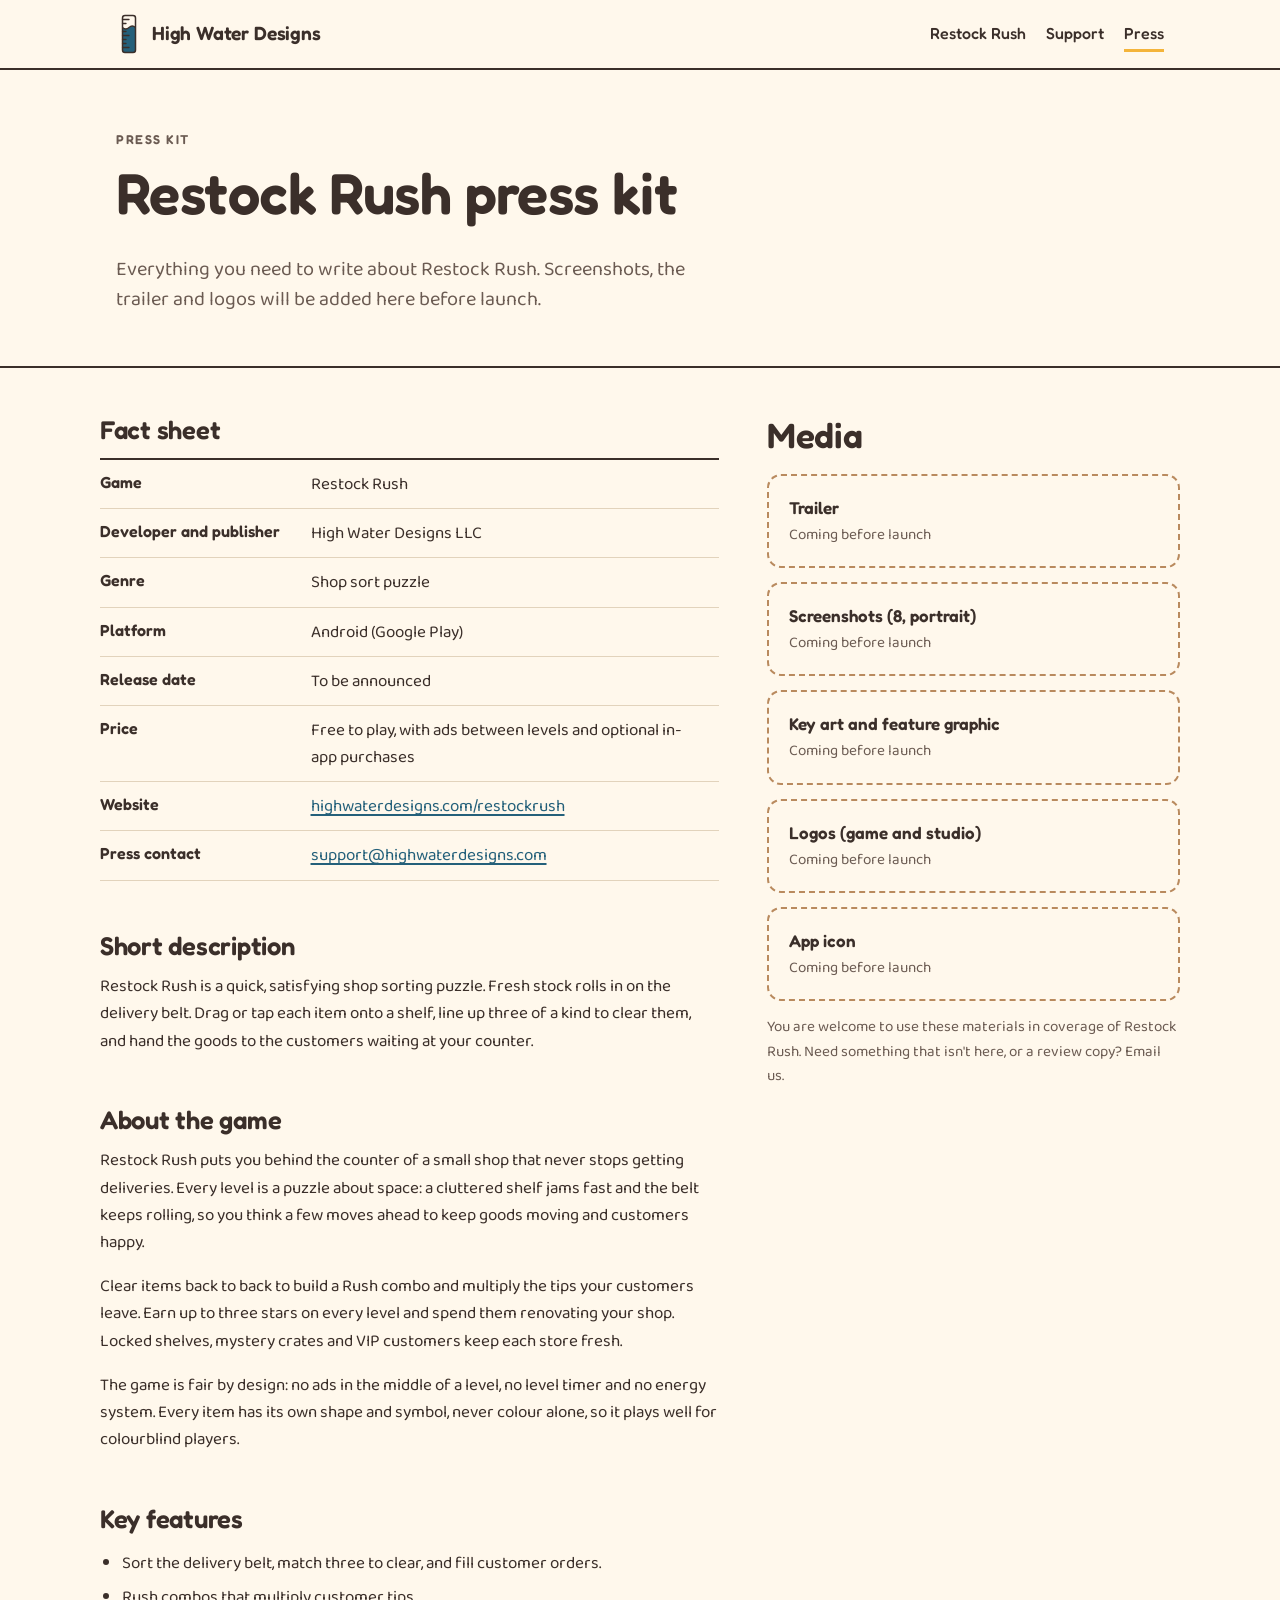
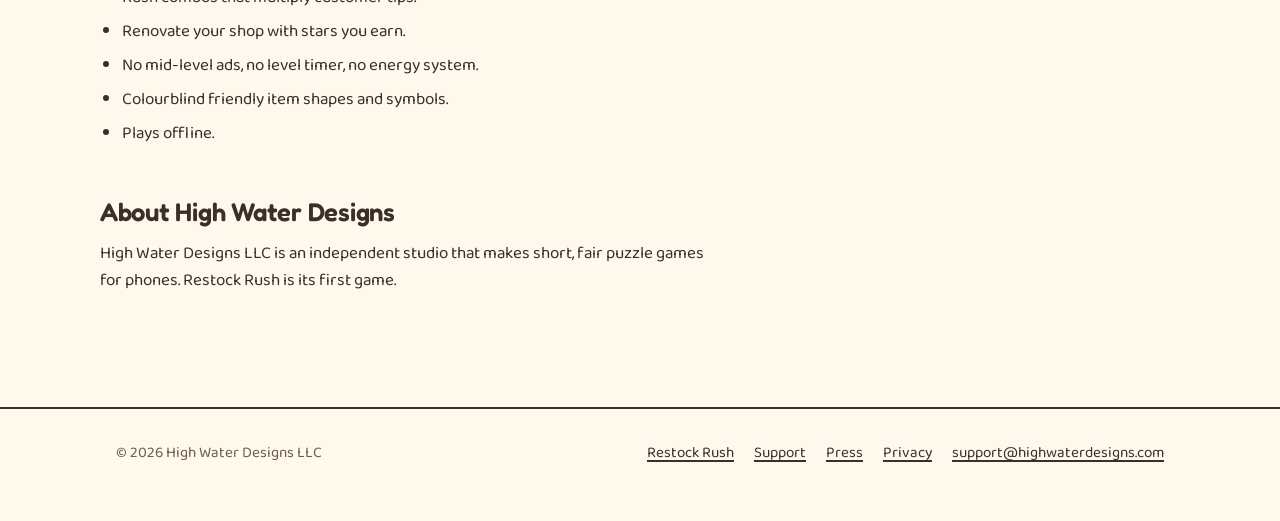
==== press/index.html @ d0f7c4c6 "Add studio home, Restock Rush page, support, press kit and policy stub Static site styled from the R" ====
<!doctype html>
<html lang="en">
<head>
<meta charset="utf-8">
<meta name="viewport" content="width=device-width, initial-scale=1">
<title>Restock Rush press kit | High Water Designs</title>
<meta name="description" content="Fact sheet, description and media for Restock Rush by High Water Designs LLC.">
<link rel="icon" href="/favicon.svg" type="image/svg+xml">
<link rel="preload" href="/assets/fonts/fredoka-latin.woff2" as="font" type="font/woff2" crossorigin>
<link rel="preload" href="/assets/fonts/baloo2-latin.woff2" as="font" type="font/woff2" crossorigin>
<link rel="stylesheet" href="/assets/css/site.css">
<meta property="og:title" content="Restock Rush press kit | High Water Designs">
<meta property="og:description" content="Fact sheet, description and media for Restock Rush by High Water Designs LLC.">
<meta property="og:type" content="website">
<meta name="theme-color" content="#FFF8EC">
</head>
<body>
<a class="skip" href="#main">Skip to content</a>
<header class="site-header">
  <div class="wrap">
    <a class="brand" href="/"><img src="/assets/img/mark.svg" width="26" height="40" alt=""><span>High Water Designs</span></a>
    <nav class="site-nav" aria-label="Main">
      <a href="/restockrush/">Restock Rush</a>
      <a href="/support/">Support</a>
      <a href="/press/" aria-current="page">Press</a>
    </nav>
  </div>
</header>
<main id="main">
  <section class="page-head">
    <div class="wrap">
      <span class="label">Press kit</span>
      <h1>Restock Rush press kit</h1>
      <p class="lede">Everything you need to write about Restock Rush. Screenshots, the trailer and logos will be added here before launch.</p>
    </div>
  </section>
  <div class="wrap section" style="padding-top:48px">
    <div class="press-grid">
      <div class="prose">
        <h2 style="margin-top:0">Fact sheet</h2>
        <table class="facts">
          <tr><th scope="row">Game</th><td>Restock Rush</td></tr>
          <tr><th scope="row">Developer and publisher</th><td>High Water Designs LLC</td></tr>
          <tr><th scope="row">Genre</th><td>Shop sort puzzle</td></tr>
          <tr><th scope="row">Platform</th><td>Android (Google Play)</td></tr>
          <tr><th scope="row">Release date</th><td>To be announced</td></tr>
          <tr><th scope="row">Price</th><td>Free to play, with ads between levels and optional in-app purchases</td></tr>
          <tr><th scope="row">Website</th><td><a href="/restockrush/">highwaterdesigns.com/restockrush</a></td></tr>
          <tr><th scope="row">Press contact</th><td><a href="mailto:support@highwaterdesigns.com?subject=Press">support@highwaterdesigns.com</a></td></tr>
        </table>

        <h2>Short description</h2>
        <p>Restock Rush is a quick, satisfying shop sorting puzzle. Fresh stock rolls in on the delivery belt. Drag or tap each item onto a shelf, line up three of a kind to clear them, and hand the goods to the customers waiting at your counter.</p>

        <h2>About the game</h2>
        <p>Restock Rush puts you behind the counter of a small shop that never stops getting deliveries. Every level is a puzzle about space: a cluttered shelf jams fast and the belt keeps rolling, so you think a few moves ahead to keep goods moving and customers happy.</p>
        <p>Clear items back to back to build a Rush combo and multiply the tips your customers leave. Earn up to three stars on every level and spend them renovating your shop. Locked shelves, mystery crates and VIP customers keep each store fresh.</p>
        <p>The game is fair by design: no ads in the middle of a level, no level timer and no energy system. Every item has its own shape and symbol, never colour alone, so it plays well for colourblind players.</p>

        <h2>Key features</h2>
        <ul>
          <li>Sort the delivery belt, match three to clear, and fill customer orders.</li>
          <li>Rush combos that multiply customer tips.</li>
          <li>Renovate your shop with stars you earn.</li>
          <li>No mid-level ads, no level timer, no energy system.</li>
          <li>Colourblind friendly item shapes and symbols.</li>
          <li>Plays offline.</li>
        </ul>

        <h2>About High Water Designs</h2>
        <p>High Water Designs LLC is an independent studio that makes short, fair puzzle games for phones. Restock Rush is its first game.</p>
      </div>

      <aside>
        <h2>Media</h2>
        <!-- MEDIA SLOTS: fill from WP-20a capture and the store graphics (WP-45). Put files in
             /press/media/ and turn each slot into a link: <a class="asset-slot" href="/press/media/...">. -->
        <div class="asset-slot"><strong>Trailer</strong><span>Coming before launch</span></div>
        <div class="asset-slot"><strong>Screenshots (8, portrait)</strong><span>Coming before launch</span></div>
        <div class="asset-slot"><strong>Key art and feature graphic</strong><span>Coming before launch</span></div>
        <div class="asset-slot"><strong>Logos (game and studio)</strong><span>Coming before launch</span></div>
        <div class="asset-slot"><strong>App icon</strong><span>Coming before launch</span></div>
        <p style="font-size:.95rem;color:var(--ink-soft)">You are welcome to use these materials in coverage of Restock Rush. Need something that isn't here, or a review copy? Email us.</p>
      </aside>
    </div>
  </div>
</main>
<footer class="site-footer">
  <div class="wrap">
    <p>&copy; 2026 High Water Designs LLC</p>
    <nav aria-label="Footer">
      <a href="/restockrush/">Restock Rush</a>
      <a href="/support/">Support</a>
      <a href="/press/">Press</a>
      <a href="/restockrush/privacy/">Privacy</a>
      <a href="mailto:support@highwaterdesigns.com">support@highwaterdesigns.com</a>
    </nav>
  </div>
</footer>
</body>
</html>
---- assets/css/site.css ----
/* High Water Designs: one stylesheet for the whole site.
   Colours come from the Restock Rush art bible (section 4, UI palette and store palettes).
   No pure black, no pure white, no gradients. Fonts are self-hosted OFL faces. */

@font-face {
  font-family: "Fredoka";
  src: url("/assets/fonts/fredoka-latin.woff2") format("woff2");
  font-weight: 300 700;
  font-stretch: 75% 125%;
  font-display: swap;
}
@font-face {
  font-family: "Baloo 2";
  src: url("/assets/fonts/baloo2-latin.woff2") format("woff2");
  font-weight: 400 800;
  font-display: swap;
}

:root {
  /* UI palette */
  --ink: #3B2F2A;
  --ink-soft: #6B5B52;
  --paper: #FFF8EC;
  --paper-deep: #F1E6D2;      /* cream paint */
  --line: #E2D3BC;
  --green: #3FA66B;           /* primary button */
  --green-dark: #2E7F51;
  --gold: #F4B43A;
  --star: #FFD34D;
  --heart: #E5484D;
  /* Corner Shop */
  --sage: #A9BFA0;
  --oak: #B98A5E;
  --oak-dark: #8E6642;
  --tomato: #D9503F;
  /* Toy Store */
  --sky: #9CC3E0;
  --sun: #F2B632;
  /* Studio */
  --harbor: #24607A;
  --harbor-dark: #1B4A5E;

  --radius: 14px;
  --gutter: 16px;
  --wrap: 1080px;
  --display: "Fredoka", "Baloo 2", ui-rounded, system-ui, sans-serif;
  --body: "Baloo 2", "Fredoka", ui-rounded, system-ui, sans-serif;
}

*, *::before, *::after { box-sizing: border-box; }
html { -webkit-text-size-adjust: 100%; }
body {
  margin: 0;
  background: var(--paper);
  color: var(--ink);
  font: 400 1.0625rem/1.6 var(--body);
  overflow-x: hidden;
}
img, svg, video { max-width: 100%; display: block; }
a { color: var(--harbor); text-underline-offset: 3px; text-decoration-thickness: 2px; }
a:hover { color: var(--harbor-dark); }
:focus-visible { outline: 3px solid var(--gold); outline-offset: 3px; border-radius: 4px; }

h1, h2, h3 { font-family: var(--display); font-weight: 600; line-height: 1.12; margin: 0 0 .5em; letter-spacing: -.01em; }
h1 { font-size: clamp(2.3rem, 6vw, 3.6rem); }
h2 { font-size: clamp(1.6rem, 3.6vw, 2.2rem); }
h3 { font-size: 1.25rem; }
p { margin: 0 0 1em; }
.lede { font-size: 1.25rem; line-height: 1.5; color: var(--ink-soft); max-width: 34ch; }

.wrap { max-width: var(--wrap); margin: 0 auto; padding: 0 var(--gutter); }
.skip { position: absolute; left: -999px; }
.skip:focus { left: var(--gutter); top: 8px; background: var(--paper); padding: 6px 10px; z-index: 10; }

/* Small-caps label used above headings */
.label {
  display: inline-block;
  font: 600 .8rem/1 var(--display);
  letter-spacing: .12em;
  text-transform: uppercase;
  color: var(--ink-soft);
  margin-bottom: .9rem;
}

/* ---------- Header ---------- */
.site-header { border-bottom: 2px solid var(--ink); background: var(--paper); }
.site-header .wrap { display: flex; align-items: center; justify-content: space-between; gap: 16px; min-height: 68px; flex-wrap: wrap; }
.brand { display: flex; align-items: center; gap: 10px; text-decoration: none; color: var(--ink); }
.brand img { width: 26px; height: 40px; flex: none; }
.brand span { font: 600 1.2rem/1 var(--display); letter-spacing: -.01em; }
.site-nav { display: flex; gap: 4px 20px; flex-wrap: wrap; }
.site-nav a { color: var(--ink); text-decoration: none; font: 500 1rem/1 var(--display); padding: 8px 0; border-bottom: 3px solid transparent; }
.site-nav a:hover, .site-nav a[aria-current="page"] { border-bottom-color: var(--gold); }

/* ---------- Footer ---------- */
.site-footer { margin-top: 96px; border-top: 2px solid var(--ink); padding: 32px 0 40px; font-size: .95rem; color: var(--ink-soft); }
.site-footer .wrap { display: flex; flex-wrap: wrap; gap: 12px 32px; justify-content: space-between; align-items: baseline; }
.site-footer nav { display: flex; flex-wrap: wrap; gap: 6px 20px; }
.site-footer a { color: var(--ink); }

/* ---------- Buttons ---------- */
.btn {
  display: inline-flex; align-items: center; gap: 10px;
  font: 600 1.05rem/1 var(--display);
  padding: 14px 22px 13px;
  border-radius: 999px;
  border: 2px solid var(--ink);
  background: var(--green);
  color: var(--paper);
  text-decoration: none;
  box-shadow: 0 4px 0 var(--ink);
  transition: transform .08s ease, box-shadow .08s ease;
}
.btn:hover { color: var(--paper); transform: translateY(1px); box-shadow: 0 3px 0 var(--ink); }
.btn:active { transform: translateY(4px); box-shadow: 0 0 0 var(--ink); }
.btn.ghost { background: var(--paper); color: var(--ink); }
.btn.ghost:hover { color: var(--ink); }
.btn[aria-disabled="true"] { background: var(--paper-deep); color: var(--ink-soft); box-shadow: none; border-style: dashed; cursor: default; transform: none; }
.btn-row { display: flex; flex-wrap: wrap; gap: 14px; align-items: center; }

/* ---------- Studio home ---------- */
.studio-hero { padding: 72px 0 56px; }
.studio-hero .wrap { display: grid; grid-template-columns: 1.25fr .75fr; gap: 48px; align-items: end; }
.studio-hero h1 { max-width: 14ch; }
.gauge { justify-self: end; width: min(180px, 100%); }
.gauge svg { width: 100%; height: auto; }

.rule { height: 18px; margin: 0; border: 0; background:
  repeating-linear-gradient(90deg, var(--ink) 0 2px, transparent 2px 24px) bottom / 100% 10px no-repeat,
  repeating-linear-gradient(90deg, var(--ink) 0 2px, transparent 2px 120px) bottom / 100% 18px no-repeat;
  border-bottom: 2px solid var(--ink); }

.section { padding: 72px 0 0; }

.game-card {
  display: grid; grid-template-columns: 1fr 1fr; gap: 0;
  border: 2px solid var(--ink); border-radius: var(--radius); overflow: hidden;
  background: var(--paper-deep);
  text-decoration: none; color: var(--ink);
}
.game-card .art { background: var(--sage); min-height: 300px; display: grid; place-items: center; padding: 24px; border-right: 2px solid var(--ink); }
.game-card .body { padding: 32px; display: flex; flex-direction: column; justify-content: center; }
.game-card h3 { font-size: 2rem; margin-bottom: .3em; }
.game-card p { color: var(--ink-soft); }
.game-card .more { font: 600 1.05rem/1 var(--display); color: var(--ink); margin-top: 8px; }
.game-card:hover .more { text-decoration: underline; text-decoration-thickness: 2px; text-underline-offset: 4px; }

.status {
  display: inline-block; align-self: flex-start;
  font: 600 .8rem/1 var(--display); letter-spacing: .06em; text-transform: uppercase;
  padding: 6px 10px 5px; border-radius: 6px;
  background: var(--star); color: var(--ink); border: 2px solid var(--ink);
  margin-bottom: 14px; transform: rotate(-1.5deg);
}

.principles { display: grid; grid-template-columns: repeat(3, 1fr); gap: 32px; margin-top: 8px; }
.principles h3 { display: flex; gap: 10px; align-items: baseline; }
.principles h3 b { font: 600 .95rem/1 var(--display); color: var(--harbor); }
.principles p { color: var(--ink-soft); }

.contact-strip { margin-top: 72px; background: var(--harbor); color: var(--paper); border-radius: var(--radius); padding: 40px 32px; display: flex; flex-wrap: wrap; gap: 20px; justify-content: space-between; align-items: center; }
.contact-strip h2 { margin: 0; color: var(--paper); }
.contact-strip a { color: var(--paper); font: 600 1.2rem/1.2 var(--display); word-break: break-all; }

/* ---------- Restock Rush ---------- */
.rr { --accent: var(--tomato); }
.rr-hero { background: var(--sage); border-bottom: 2px solid var(--ink); padding: 56px 0 0; overflow: hidden; }
.rr-hero .wrap { display: grid; grid-template-columns: 1.1fr .9fr; gap: 40px; align-items: end; }
.rr-hero .copy { padding-bottom: 64px; }
.rr-title { font-family: "Baloo 2", var(--display); font-weight: 800; font-size: clamp(3rem, 9vw, 5.4rem); line-height: .9; letter-spacing: -.02em; margin: 0 0 .25em; }
.rr-title span { display: block; color: var(--tomato); }
.rr-hero .lede { color: var(--ink); }
.store-note { font-size: .95rem; color: var(--ink); margin-top: 14px; }

/* Phone frame: holds a screenshot, the trailer, or a placeholder until WP-20a capture lands */
.phone {
  position: relative; aspect-ratio: 9 / 19.5; width: 100%;
  border: 2px solid var(--ink); border-radius: 30px; padding: 10px;
  background: var(--ink); box-shadow: 8px 8px 0 rgba(59,47,42,.18);
}
.phone > .screen { width: 100%; height: 100%; border-radius: 21px; overflow: hidden; background: var(--paper-deep); position: relative; }
.phone > .screen img, .phone > .screen video { width: 100%; height: 100%; object-fit: cover; }
.rr-hero .phone { max-width: 300px; justify-self: center; margin-bottom: -60px; transform: rotate(2deg); }

/* Placeholder screen: shows the shelf diagram until real captures exist */
.slot { display: grid; place-items: center; text-align: center; padding: 18px; }
.slot .slot-caption { font: 600 1rem/1.25 var(--display); color: var(--ink); max-width: 14ch; }
.slot .slot-tag { position: absolute; left: 50%; bottom: 14px; transform: translateX(-50%); font: 500 .72rem/1 var(--display); letter-spacing: .08em; text-transform: uppercase; color: var(--ink-soft); white-space: nowrap; }

.steps { display: grid; grid-template-columns: repeat(3, 1fr); gap: 24px; counter-reset: step; }
.step { border: 2px solid var(--ink); border-radius: var(--radius); background: var(--paper-deep); padding: 22px 22px 18px; }
.step svg { height: 74px; width: auto; margin-bottom: 14px; }
.step h3 { font-size: 1.2rem; }
.step h3::before { counter-increment: step; content: counter(step) ". "; color: var(--tomato); }
.step p { color: var(--ink-soft); margin: 0; }

.fair { display: grid; grid-template-columns: .8fr 1.2fr; gap: 40px; align-items: start; }
.fair ul { list-style: none; padding: 0; margin: 0; border-top: 2px solid var(--ink); }
.fair li { padding: 14px 0 13px 36px; border-bottom: 1px solid var(--line); position: relative; font-size: 1.1rem; }
.fair li::before { content: ""; position: absolute; left: 4px; top: 19px; width: 16px; height: 9px; border-left: 3px solid var(--green); border-bottom: 3px solid var(--green); transform: rotate(-45deg); }

.shots { display: grid; grid-auto-flow: column; grid-auto-columns: minmax(170px, 210px); gap: 20px; overflow-x: auto; padding: 4px 4px 18px; scroll-snap-type: x mandatory; }
.shots figure { margin: 0; scroll-snap-align: start; }
.shots .phone { border-radius: 24px; padding: 7px; box-shadow: 5px 5px 0 rgba(59,47,42,.15); }
.shots .phone > .screen { border-radius: 18px; }
.shots figcaption { margin-top: 10px; font: 500 .95rem/1.3 var(--display); }

.links-row { display: grid; grid-template-columns: repeat(3, 1fr); gap: 16px; }
.links-row a { display: block; border: 2px solid var(--ink); border-radius: var(--radius); padding: 20px; text-decoration: none; color: var(--ink); background: var(--paper); }
.links-row a:hover { background: var(--paper-deep); }
.links-row strong { display: block; font: 600 1.2rem/1.2 var(--display); margin-bottom: 4px; }
.links-row span { color: var(--ink-soft); font-size: .98rem; }

/* ---------- Text pages (support, press, notices) ---------- */
.page-head { padding: 56px 0 32px; border-bottom: 2px solid var(--ink); }
.page-head .lede { max-width: 48ch; }
.prose { max-width: 70ch; }
.prose h2 { margin-top: 2em; font-size: 1.6rem; }
.prose h3 { margin-top: 1.6em; }
.prose ul, .prose ol { padding-left: 1.3em; }
.prose li { margin-bottom: .4em; }

.mail-card { border: 2px solid var(--ink); border-radius: var(--radius); background: var(--paper-deep); padding: 24px; margin: 32px 0; }
.mail-card a { font: 600 1.35rem/1.2 var(--display); word-break: break-all; }

details { border-bottom: 1px solid var(--line); padding: 4px 0; }
details:first-of-type { border-top: 2px solid var(--ink); }
summary { cursor: pointer; font: 600 1.15rem/1.3 var(--display); padding: 14px 32px 14px 0; list-style: none; position: relative; }
summary::-webkit-details-marker { display: none; }
summary::after { content: "+"; position: absolute; right: 4px; top: 10px; font-size: 1.5rem; color: var(--harbor); }
details[open] summary::after { content: "\2013"; }
details > div { padding: 0 0 16px; color: var(--ink); }

.facts { width: 100%; border-collapse: collapse; margin: 8px 0 24px; }
.facts th, .facts td { text-align: left; vertical-align: top; padding: 11px 12px 10px 0; border-bottom: 1px solid var(--line); }
.facts th { width: 34%; font: 600 1rem/1.4 var(--display); }
.facts tr:first-child th, .facts tr:first-child td { border-top: 2px solid var(--ink); }

.press-grid { display: grid; grid-template-columns: 1.2fr .8fr; gap: 48px; }
.asset-slot { border: 2px dashed var(--oak); border-radius: var(--radius); padding: 18px 20px; margin-bottom: 14px; background: var(--paper); }
.asset-slot strong { font-family: var(--display); font-weight: 600; display: block; }
.asset-slot span { color: var(--ink-soft); font-size: .95rem; }

.notice { padding: 96px 0 24px; }

/* ---------- Responsive ---------- */
@media (max-width: 860px) {
  .studio-hero .wrap, .rr-hero .wrap, .fair, .press-grid { grid-template-columns: 1fr; }
  .gauge { display: none; }
  .game-card { grid-template-columns: 1fr; }
  .game-card .art { border-right: 0; border-bottom: 2px solid var(--ink); min-height: 220px; }
  .principles, .steps, .links-row { grid-template-columns: 1fr; }
  .rr-hero .copy { padding-bottom: 0; }
  .rr-hero .phone { max-width: 230px; margin: 8px auto -48px; }
  .section { padding-top: 56px; }
}
@media (max-width: 420px) {
  .site-header .wrap { padding-top: 10px; padding-bottom: 6px; }
  .site-nav { gap: 2px 16px; }
  .game-card .body, .contact-strip { padding: 24px 20px; }
}
@media (prefers-reduced-motion: reduce) {
  * { transition: none !important; }
}

/* Inline illustrations fill the phone screen edge to edge */
.phone > .screen > svg { width: 100%; height: 100%; }
.slot .slot-token { width: 44%; max-width: 64px; opacity: .9; }
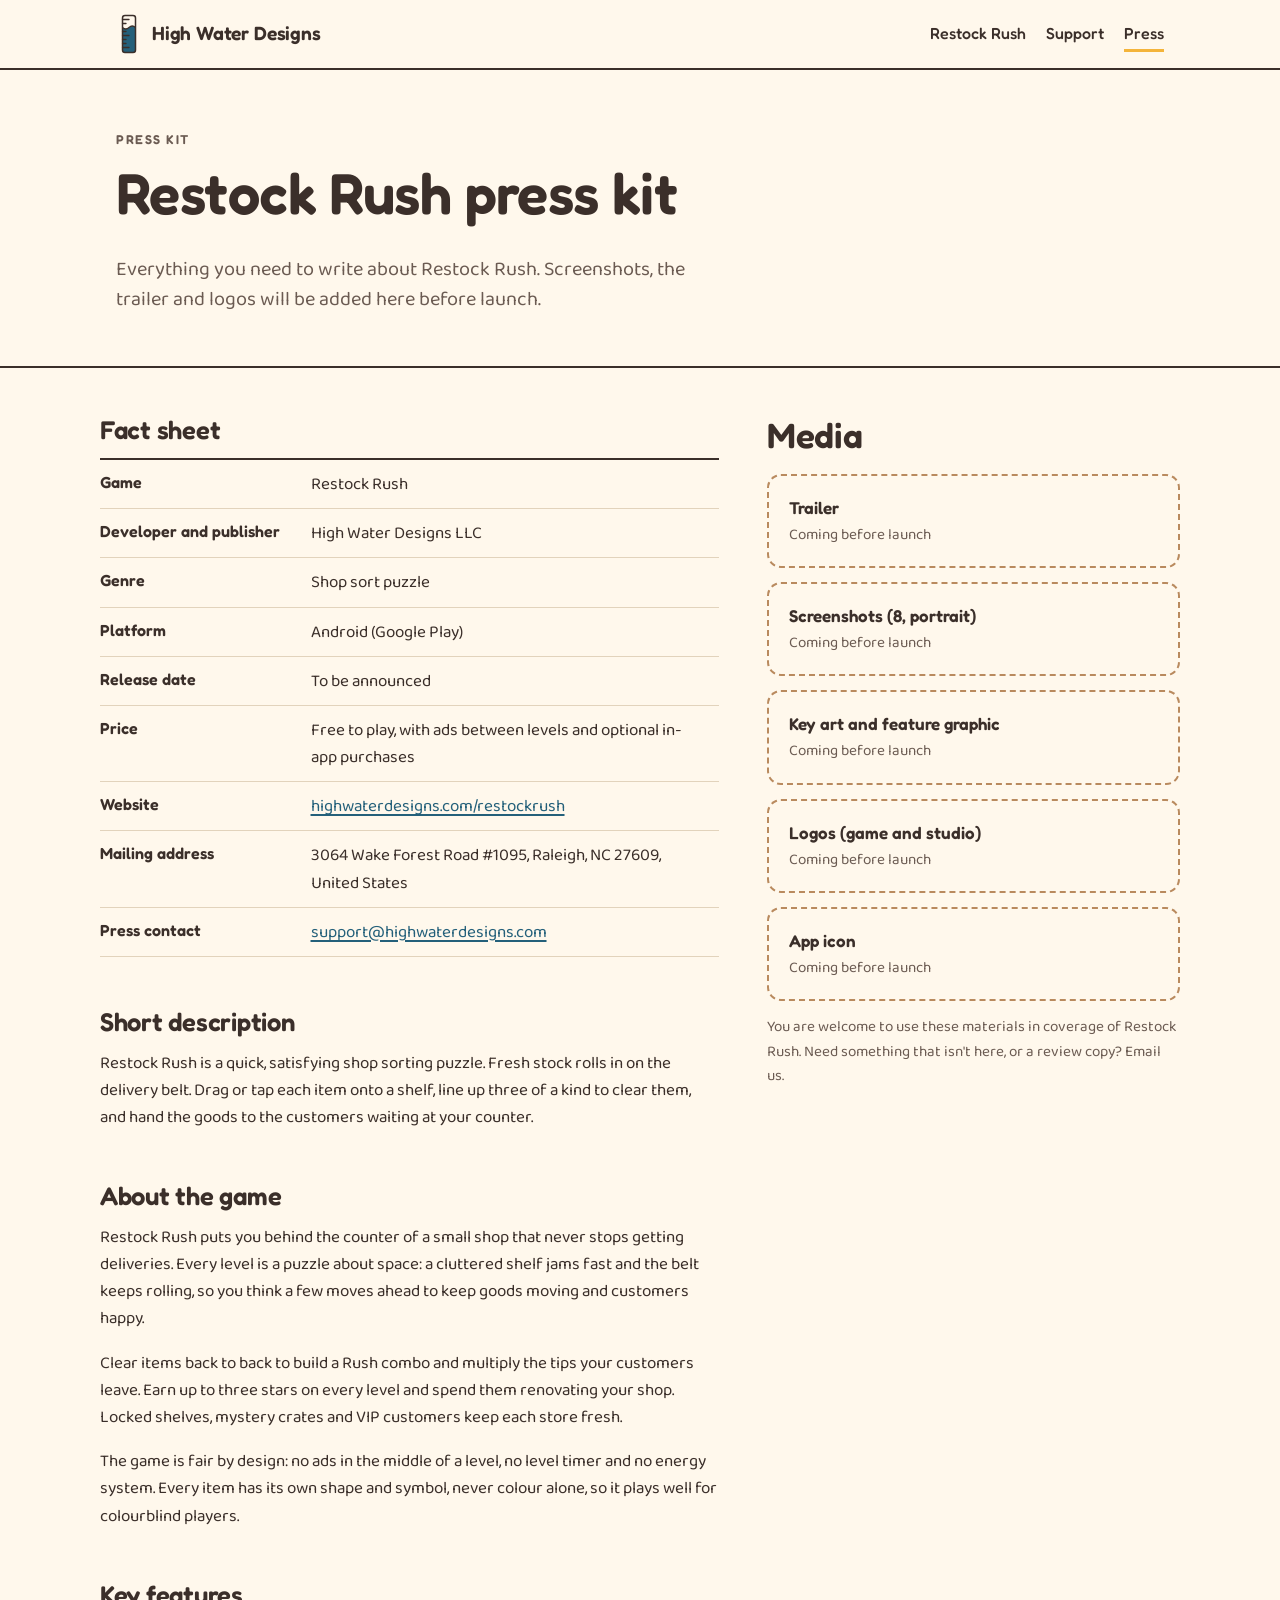
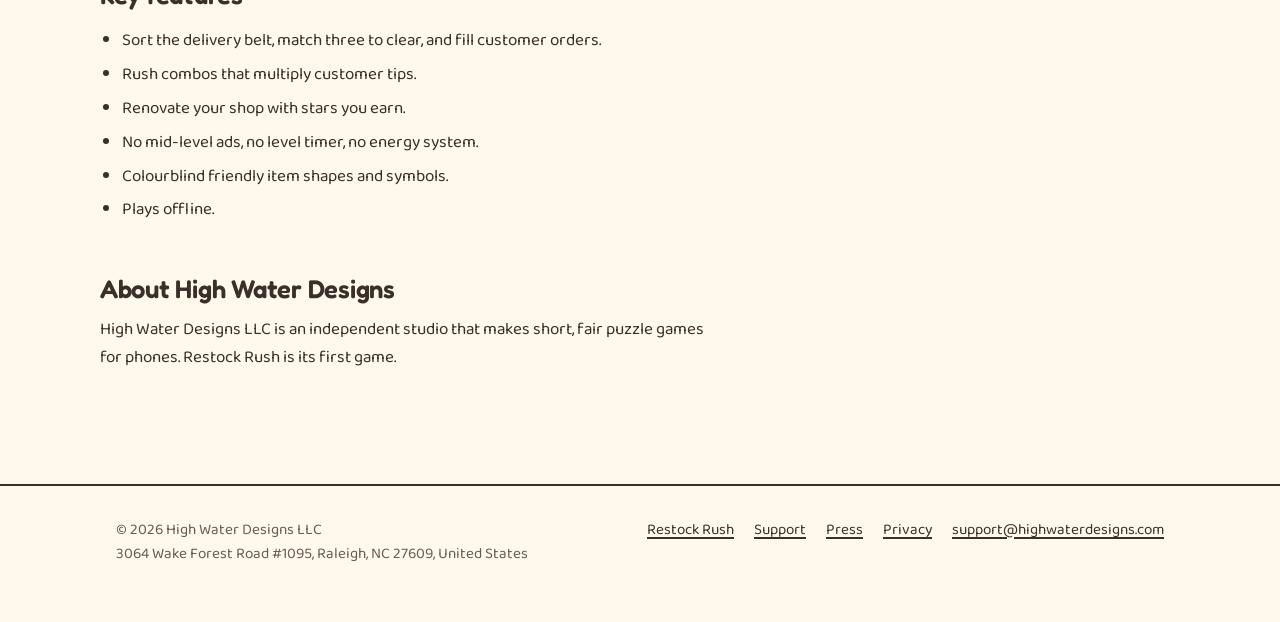
==== commit e28e8d9a: "Add the business mailing address to the footer and press fact sheet Co-Authored-By: Claude Opus 5.5 " ====
--- a/press/index.html
+++ b/press/index.html
@@ -46,6 +46,7 @@
           <tr><th scope="row">Release date</th><td>To be announced</td></tr>
           <tr><th scope="row">Price</th><td>Free to play, with ads between levels and optional in-app purchases</td></tr>
           <tr><th scope="row">Website</th><td><a href="/restockrush/">highwaterdesigns.com/restockrush</a></td></tr>
+          <tr><th scope="row">Mailing address</th><td>3064 Wake Forest Road #1095, Raleigh, NC 27609, United States</td></tr>
           <tr><th scope="row">Press contact</th><td><a href="mailto:support@highwaterdesigns.com?subject=Press">support@highwaterdesigns.com</a></td></tr>
         </table>
 
@@ -87,7 +88,7 @@
 </main>
 <footer class="site-footer">
   <div class="wrap">
-    <p>&copy; 2026 High Water Designs LLC</p>
+    <p>&copy; 2026 High Water Designs LLC<br>3064 Wake Forest Road #1095, Raleigh, NC 27609, United States</p>
     <nav aria-label="Footer">
       <a href="/restockrush/">Restock Rush</a>
       <a href="/support/">Support</a>
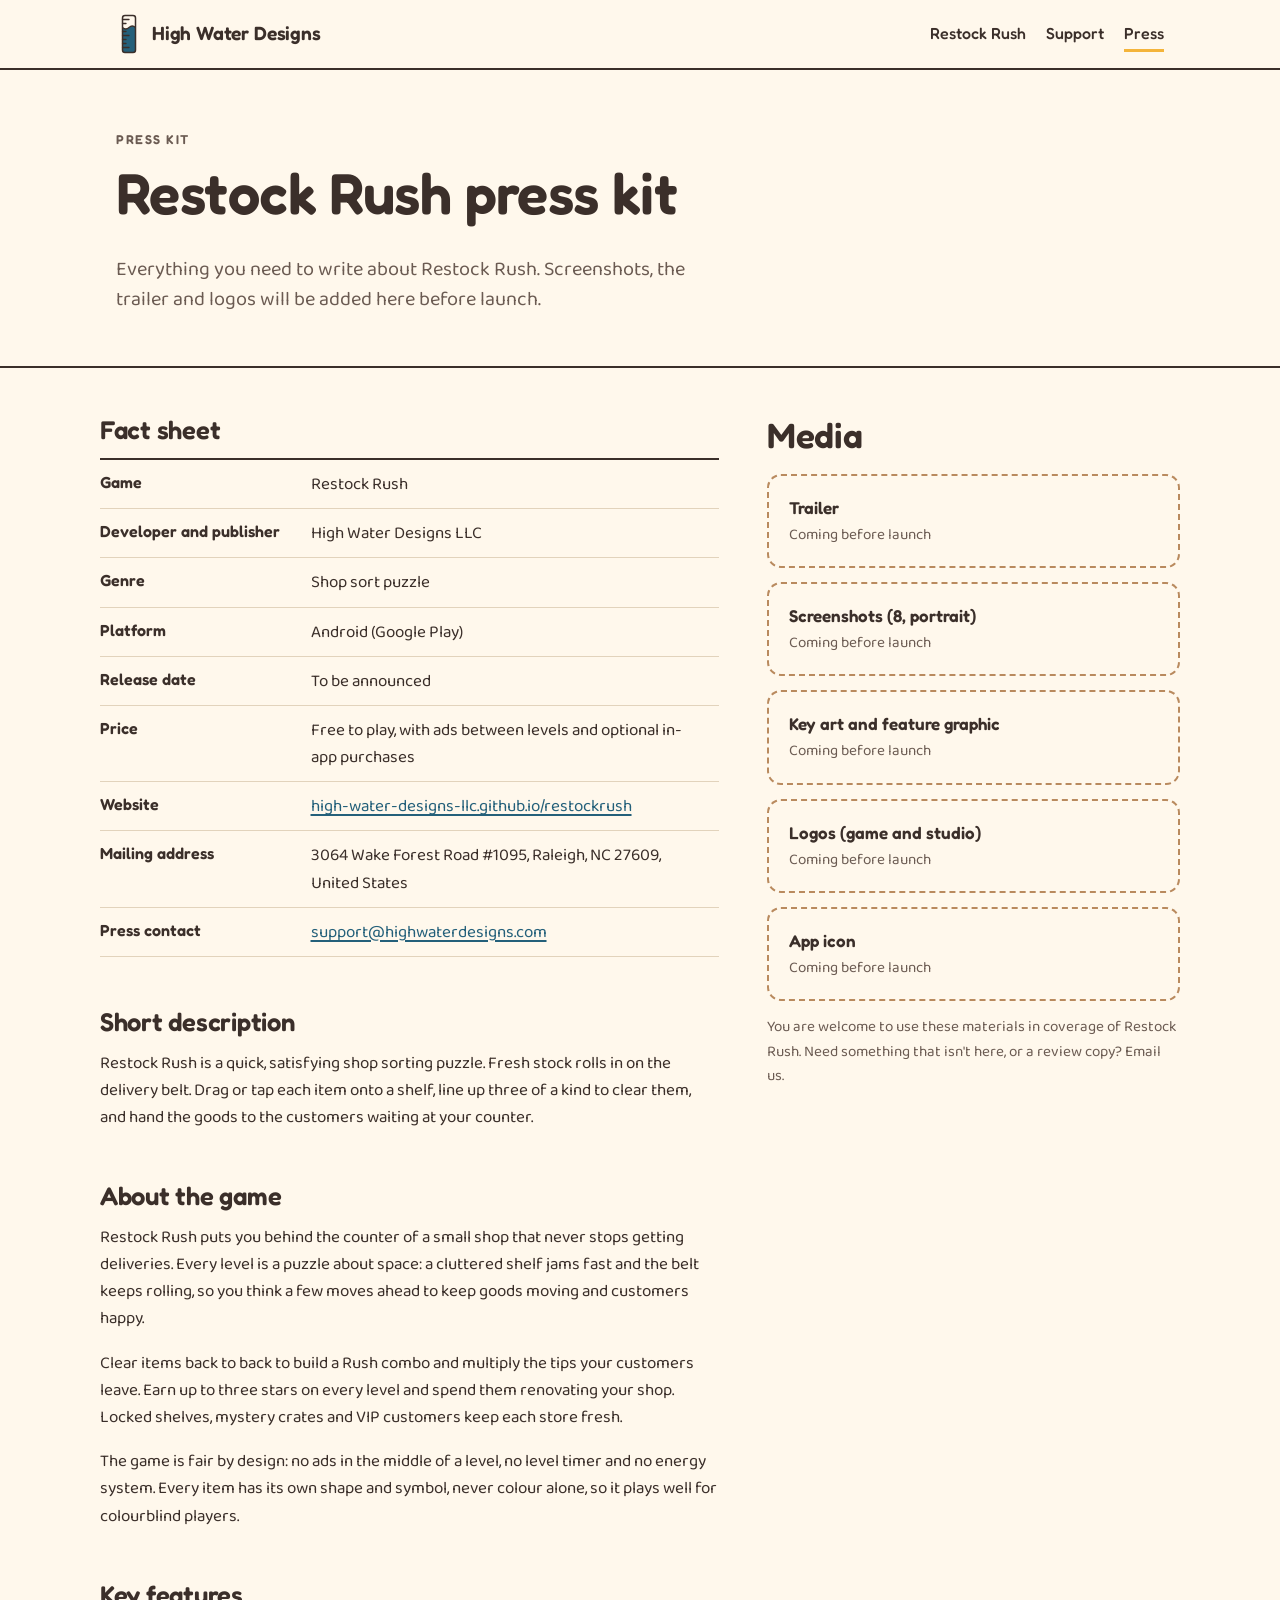
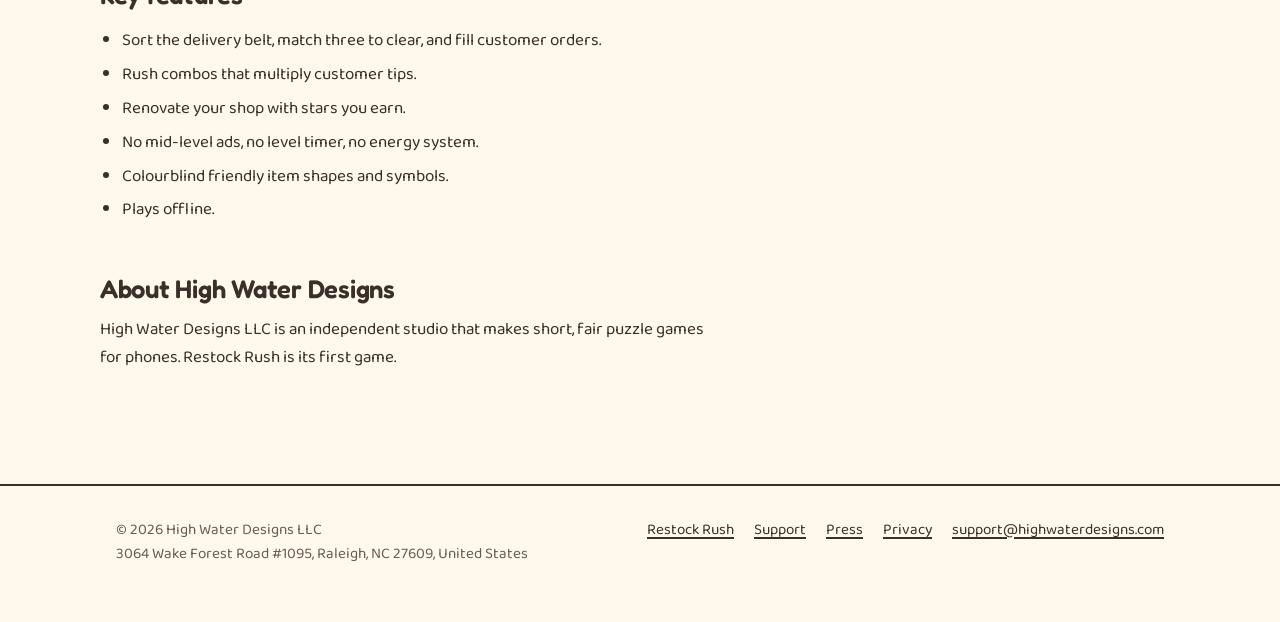
==== commit d4e56a71: "FR-17: link previews, github.io URLs until DNS moves, hide screenshot tiles - og:image and Twitter c" ====
--- a/press/index.html
+++ b/press/index.html
@@ -12,6 +12,14 @@
 <meta property="og:title" content="Restock Rush press kit | High Water Designs">
 <meta property="og:description" content="Fact sheet, description and media for Restock Rush by High Water Designs LLC.">
 <meta property="og:type" content="website">
+<!-- OG/TWITTER IMAGES: absolute URLs on the github.io address until DNS moves; switch to https://highwaterdesigns.com then. -->
+<meta property="og:image" content="https://high-water-designs-llc.github.io/restockrush/og-restockrush.png">
+<meta property="og:image:width" content="1200">
+<meta property="og:image:height" content="630">
+<meta property="og:image:alt" content="Restock Rush: a shop sort puzzle for Android">
+<meta name="twitter:card" content="summary_large_image">
+<meta name="twitter:image" content="https://high-water-designs-llc.github.io/restockrush/og-restockrush.png">
+<meta name="twitter:image:alt" content="Restock Rush: a shop sort puzzle for Android">
 <meta name="theme-color" content="#FFF8EC">
 </head>
 <body>
@@ -45,7 +53,7 @@
           <tr><th scope="row">Platform</th><td>Android (Google Play)</td></tr>
           <tr><th scope="row">Release date</th><td>To be announced</td></tr>
           <tr><th scope="row">Price</th><td>Free to play, with ads between levels and optional in-app purchases</td></tr>
-          <tr><th scope="row">Website</th><td><a href="/restockrush/">highwaterdesigns.com/restockrush</a></td></tr>
+          <tr><th scope="row">Website</th><td><a href="/restockrush/">high-water-designs-llc.github.io/restockrush</a></td></tr>
           <tr><th scope="row">Mailing address</th><td>3064 Wake Forest Road #1095, Raleigh, NC 27609, United States</td></tr>
           <tr><th scope="row">Press contact</th><td><a href="mailto:support@highwaterdesigns.com?subject=Press">support@highwaterdesigns.com</a></td></tr>
         </table>
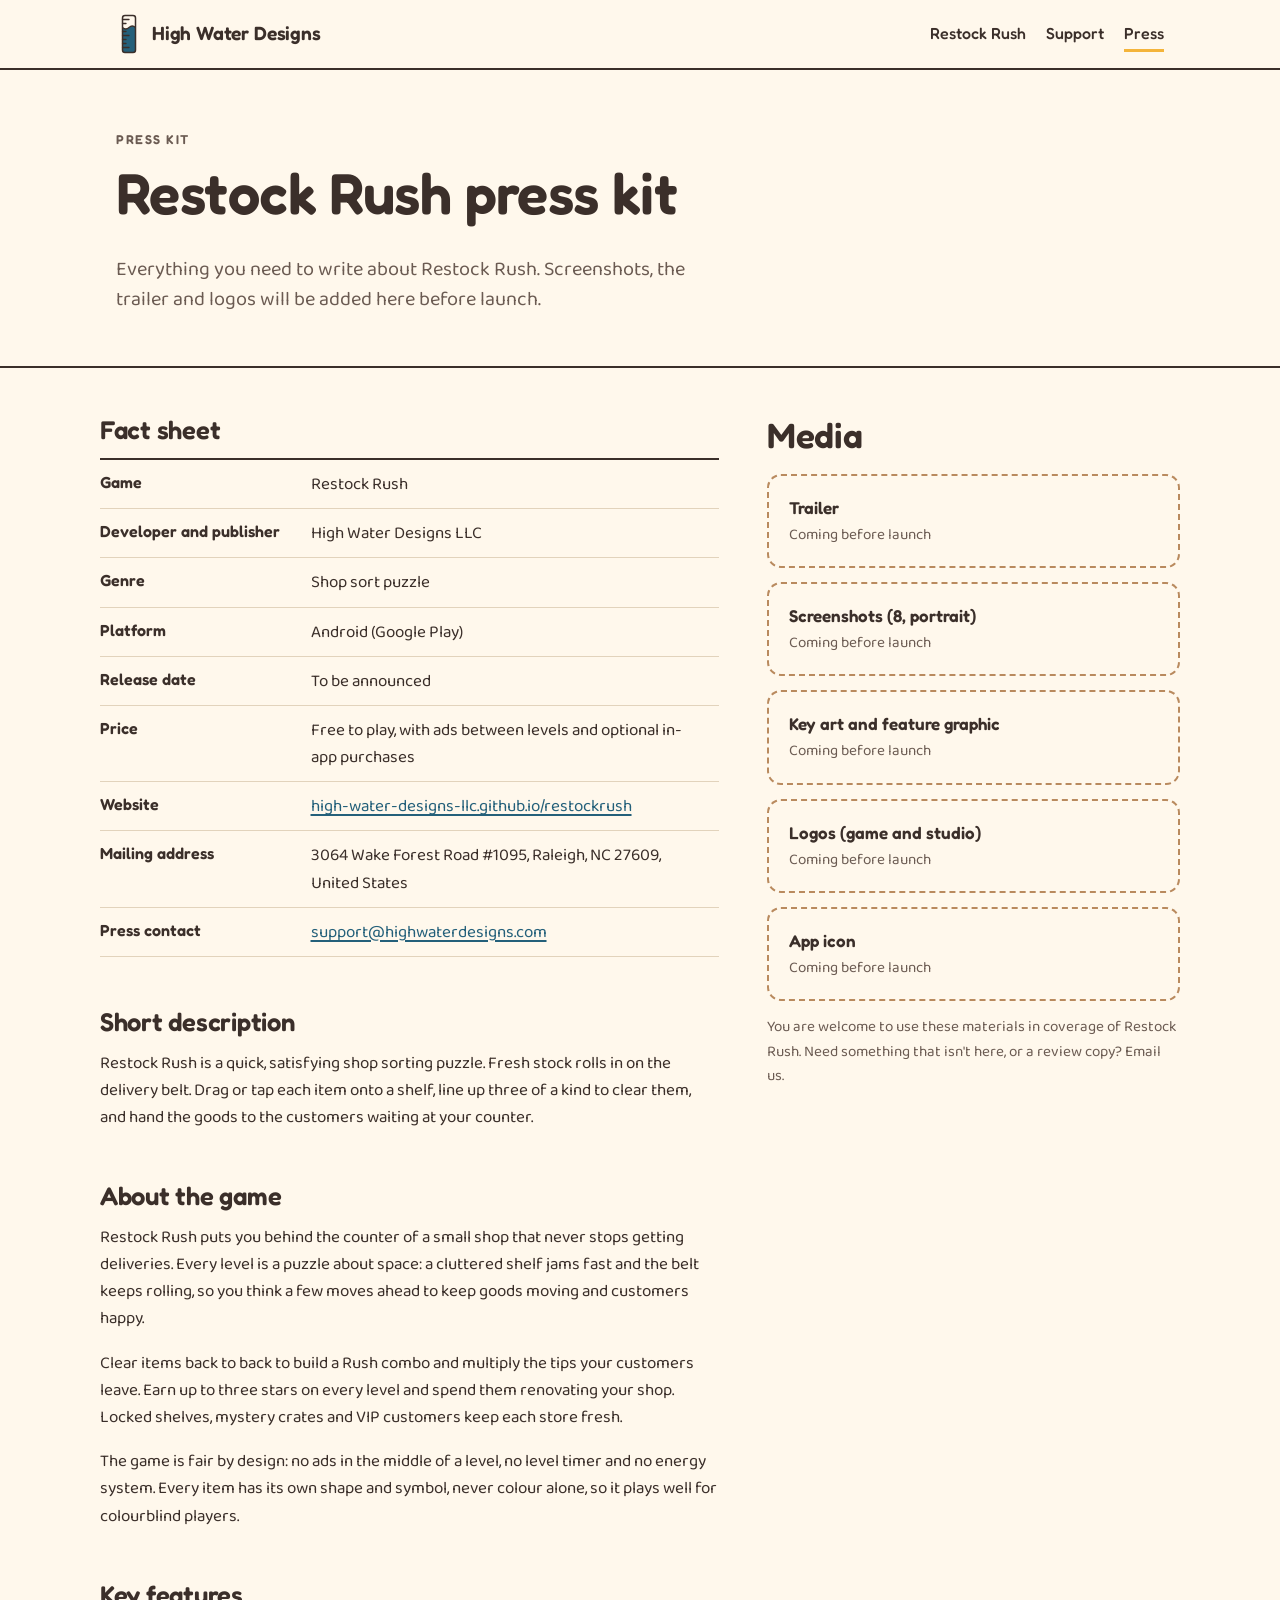
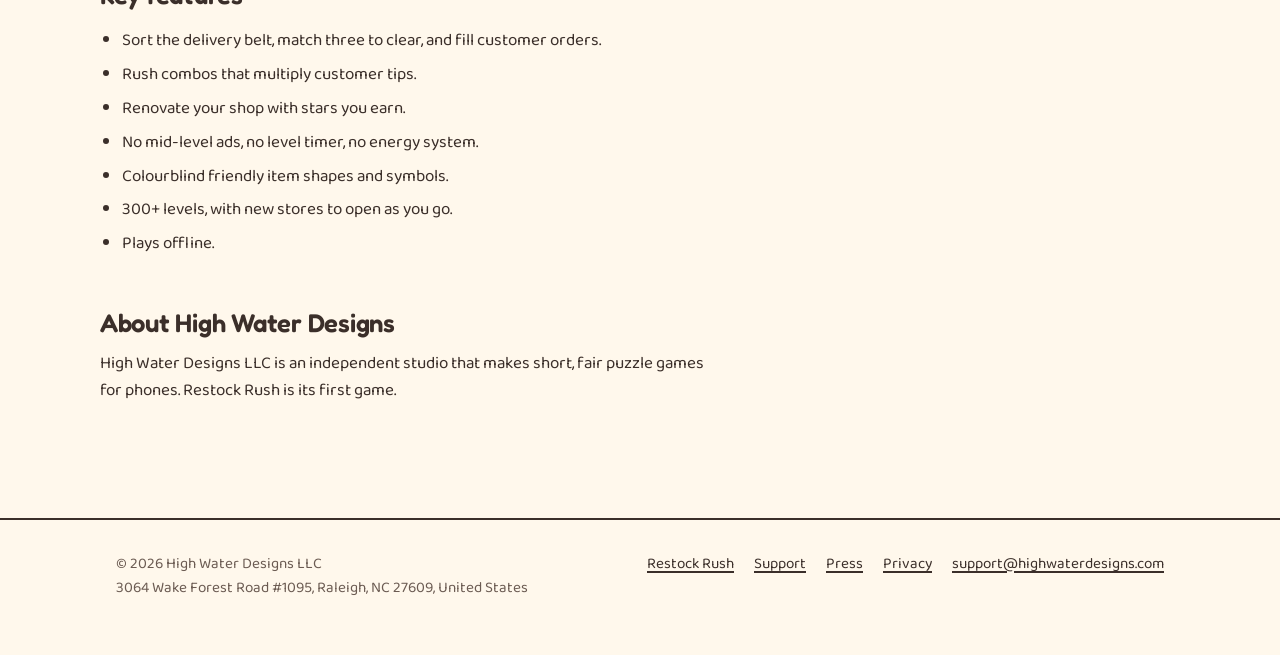
==== commit c6dd2ece: "Restock Rush page and press kit: 300+ levels, matching the store listing Co-Authored-By: Claude Opus" ====
--- a/press/index.html
+++ b/press/index.html
@@ -73,6 +73,7 @@
           <li>Renovate your shop with stars you earn.</li>
           <li>No mid-level ads, no level timer, no energy system.</li>
           <li>Colourblind friendly item shapes and symbols.</li>
+          <li>300+ levels, with new stores to open as you go.</li>
           <li>Plays offline.</li>
         </ul>
 
